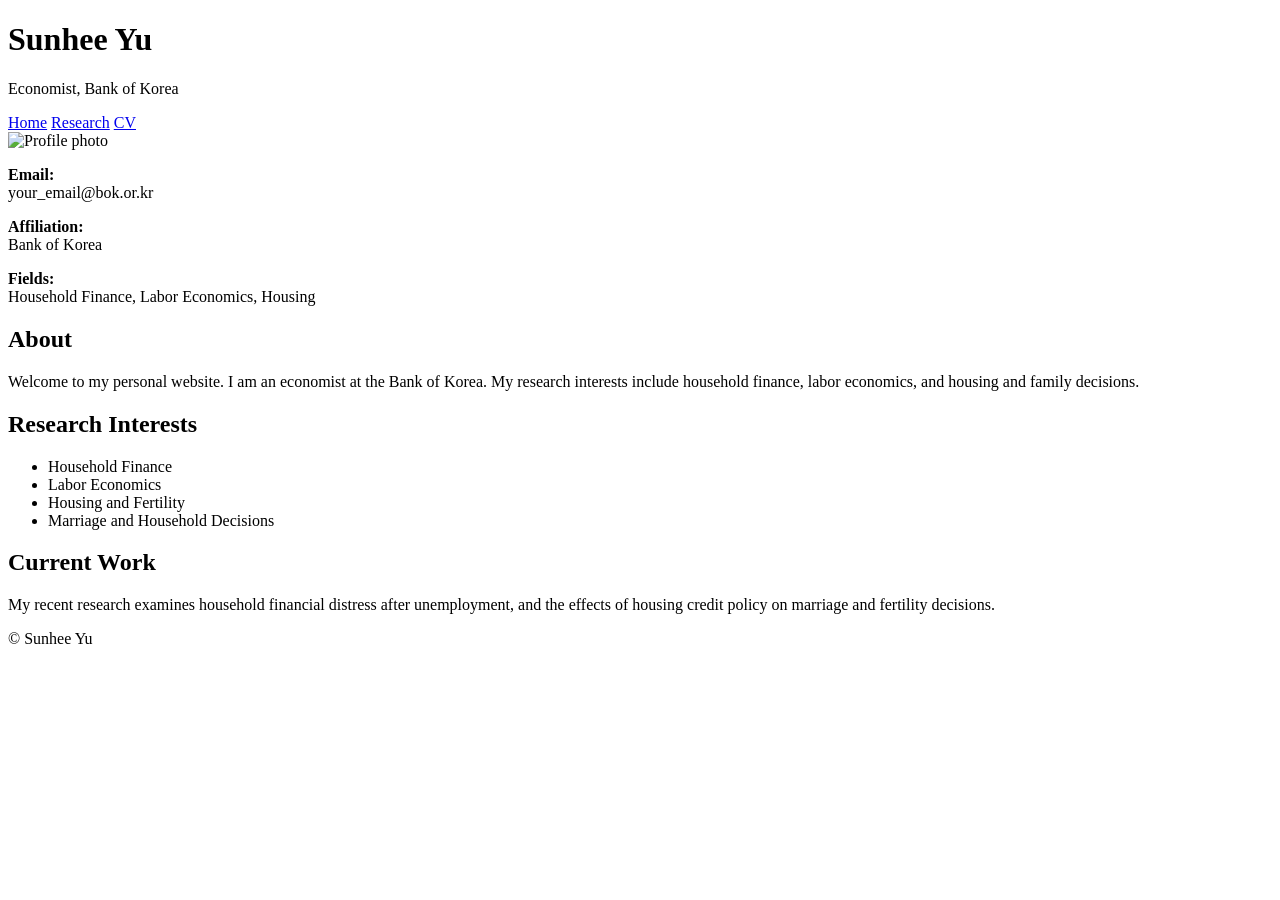
==== index.html @ d5c14579 "Update index.html" ====
<!DOCTYPE html>
<html>
<head>
  <meta charset="utf-8">
  <title>Sunhee Yu</title>
  <link rel="stylesheet" href="style.css">
</head>
<body>

  <h1>Sunhee Yu</h1>
  <p class="subtitle">Economist, Bank of Korea</p>

  <nav>
    <a href="index.html">Home</a>
    <a href="research.html">Research</a>
    <a href="cv.html">CV</a>
  </nav>

  <div class="container">
    <div class="sidebar">
      <div class="profile-box">
        <img src="profile.jpg" alt="Profile photo">
        <p><strong>Email:</strong><br>your_email@bok.or.kr</p>
        <p><strong>Affiliation:</strong><br>Bank of Korea</p>
        <p><strong>Fields:</strong><br>Household Finance, Labor Economics, Housing</p>
      </div>
    </div>

    <div class="main">
      <div class="section">
        <h2>About</h2>
        <p>
          Welcome to my personal website. I am an economist at the Bank of Korea.
          My research interests include household finance, labor economics,
          and housing and family decisions.
        </p>
      </div>

      <div class="section">
        <h2>Research Interests</h2>
        <ul>
          <li>Household Finance</li>
          <li>Labor Economics</li>
          <li>Housing and Fertility</li>
          <li>Marriage and Household Decisions</li>
        </ul>
      </div>

      <div class="section">
        <h2>Current Work</h2>
        <p>
          My recent research examines household financial distress after unemployment,
          and the effects of housing credit policy on marriage and fertility decisions.
        </p>
      </div>
    </div>
  </div>

  <footer>
    © Sunhee Yu
  </footer>

</body>
</html>
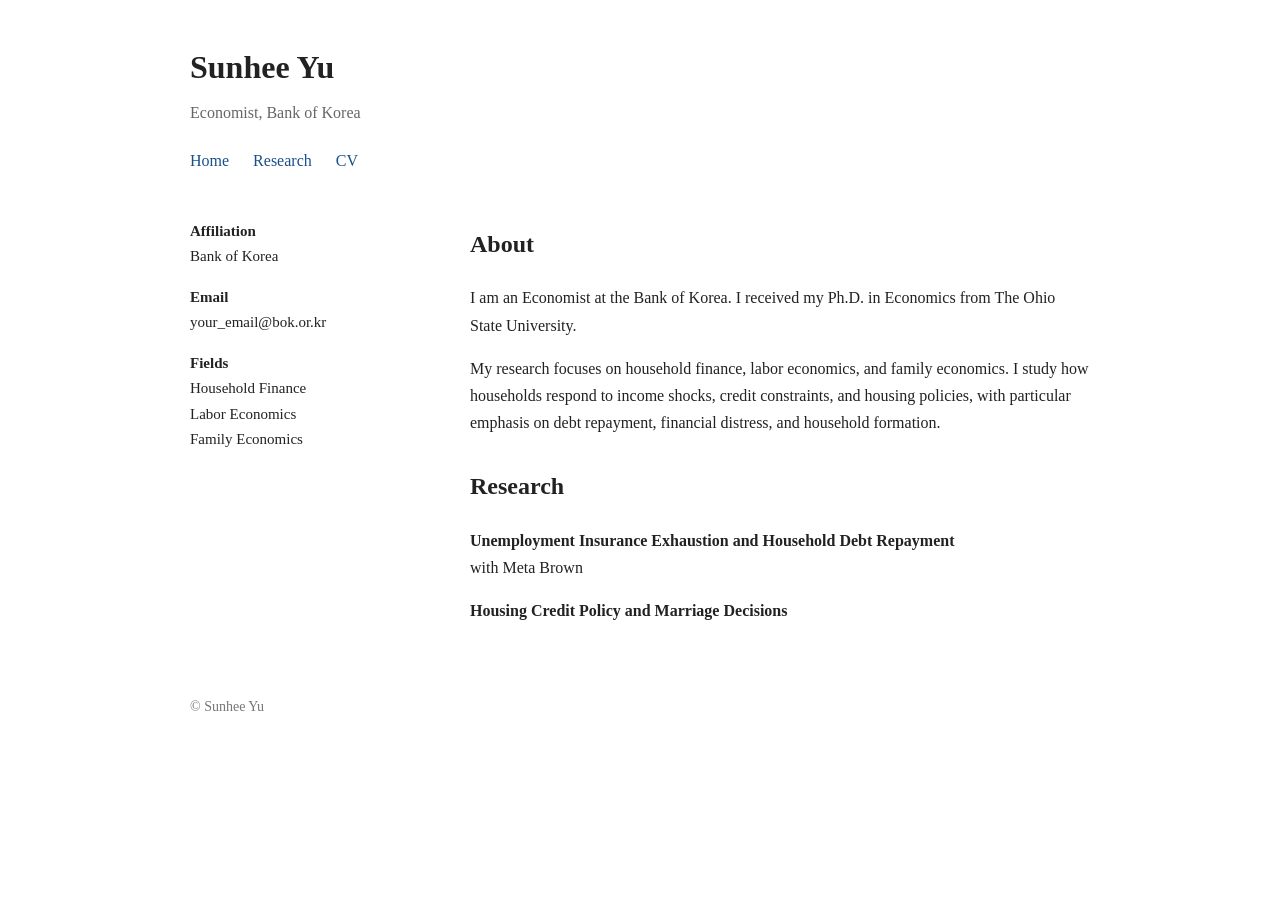
==== commit 2f4e9ec2: "Update index.html" ====
--- a/index.html
+++ b/index.html
@@ -17,42 +17,52 @@
   </nav>
 
   <div class="container">
+
+    <!-- 왼쪽 -->
     <div class="sidebar">
-      <div class="profile-box">
-        <img src="profile.jpg" alt="Profile photo">
-        <p><strong>Email:</strong><br>your_email@bok.or.kr</p>
-        <p><strong>Affiliation:</strong><br>Bank of Korea</p>
-        <p><strong>Fields:</strong><br>Household Finance, Labor Economics, Housing</p>
-      </div>
+      <p><strong>Affiliation</strong><br>
+      Bank of Korea</p>
+
+      <p><strong>Email</strong><br>
+      your_email@bok.or.kr</p>
+
+      <p><strong>Fields</strong><br>
+      Household Finance<br>
+      Labor Economics<br>
+      Family Economics</p>
     </div>
 
+    <!-- 오른쪽 -->
     <div class="main">
+
       <div class="section">
         <h2>About</h2>
         <p>
-          Welcome to my personal website. I am an economist at the Bank of Korea.
-          My research interests include household finance, labor economics,
-          and housing and family decisions.
+          I am an Economist at the Bank of Korea. I received my Ph.D. in Economics
+          from The Ohio State University.
+        </p>
+
+        <p>
+          My research focuses on household finance, labor economics, and family economics.
+          I study how households respond to income shocks, credit constraints, and housing policies,
+          with particular emphasis on debt repayment, financial distress, and household formation.
         </p>
       </div>
 
       <div class="section">
-        <h2>Research Interests</h2>
-        <ul>
-          <li>Household Finance</li>
-          <li>Labor Economics</li>
-          <li>Housing and Fertility</li>
-          <li>Marriage and Household Decisions</li>
-        </ul>
+        <h2>Research</h2>
+
+        <p>
+          <span class="paper-title">Unemployment Insurance Exhaustion and Household Debt Repayment</span><br>
+          with Meta Brown
+        </p>
+
+        <p>
+          <span class="paper-title">Housing Credit Policy and Marriage Decisions</span>
+        </p>
+
       </div>
 
-      <div class="section">
-        <h2>Current Work</h2>
-        <p>
-          My recent research examines household financial distress after unemployment,
-          and the effects of housing credit policy on marriage and fertility decisions.
-        </p>
-      </div>
     </div>
   </div>
 
--- a/style.css
+++ b/style.css
@@ -0,0 +1,65 @@
+body {
+  font-family: "Georgia", "Times New Roman", serif;
+  max-width: 900px;
+  margin: 40px auto;
+  padding: 0 20px;
+  color: #222;
+  line-height: 1.7;
+  background-color: #ffffff;
+}
+
+h1 {
+  font-size: 32px;
+  margin-bottom: 5px;
+}
+
+.subtitle {
+  color: #666;
+  margin-top: 0;
+}
+
+nav {
+  margin: 20px 0 30px 0;
+}
+
+nav a {
+  margin-right: 20px;
+  text-decoration: none;
+  color: #1a4f8b;
+}
+
+nav a:hover {
+  text-decoration: underline;
+}
+
+.container {
+  display: flex;
+  gap: 60px;
+}
+
+.sidebar {
+  width: 220px;
+  font-size: 15px;
+}
+
+.main {
+  flex: 1;
+}
+
+.section {
+  margin-bottom: 30px;
+}
+
+.paper-title {
+  font-weight: bold;
+}
+
+a {
+  color: #1a4f8b;
+}
+
+footer {
+  margin-top: 40px;
+  font-size: 14px;
+  color: #777;
+}
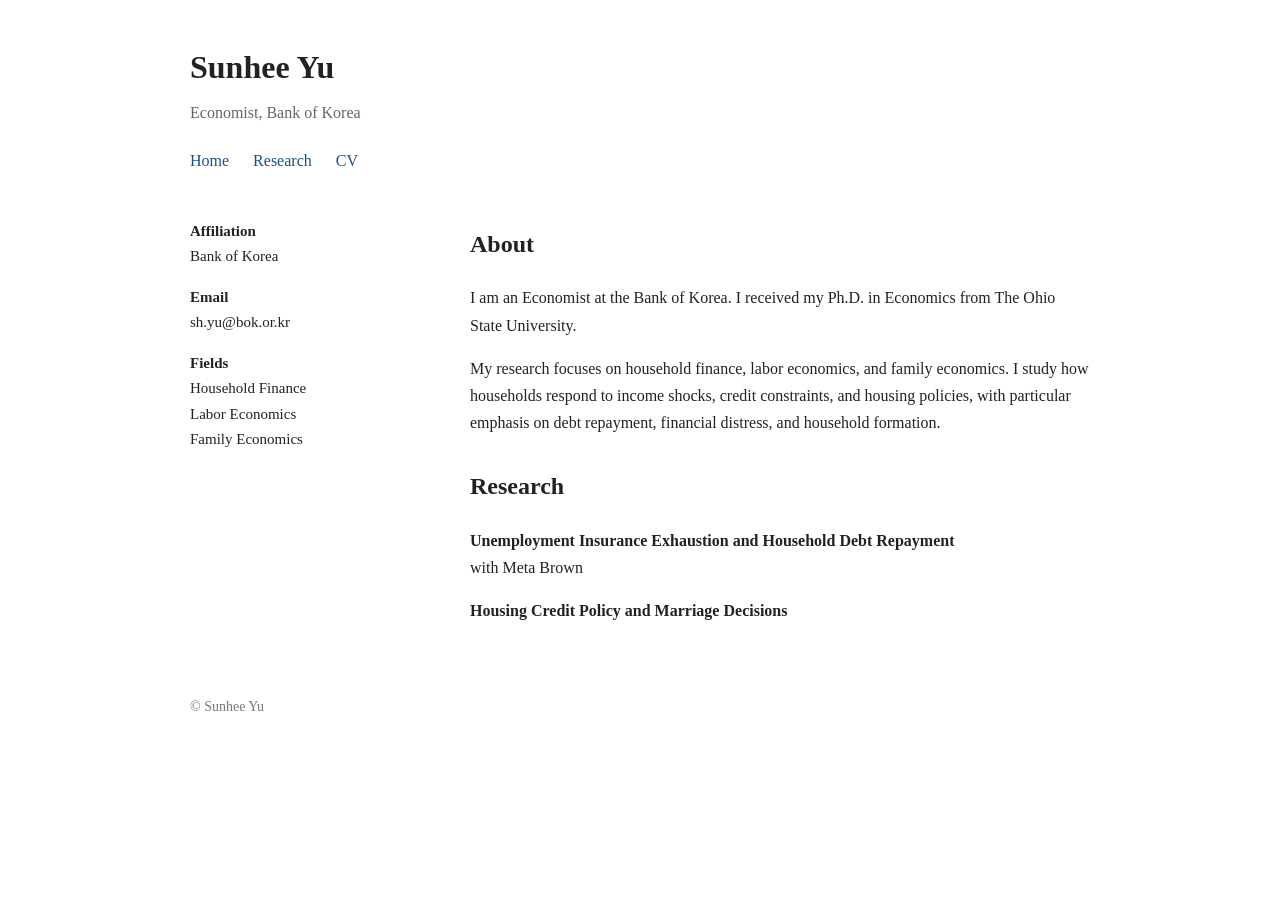
==== commit 218a62f8: "Update index.html" ====
--- a/index.html
+++ b/index.html
@@ -24,7 +24,7 @@
       Bank of Korea</p>
 
       <p><strong>Email</strong><br>
-      your_email@bok.or.kr</p>
+      sh.yu@bok.or.kr</p>
 
       <p><strong>Fields</strong><br>
       Household Finance<br>
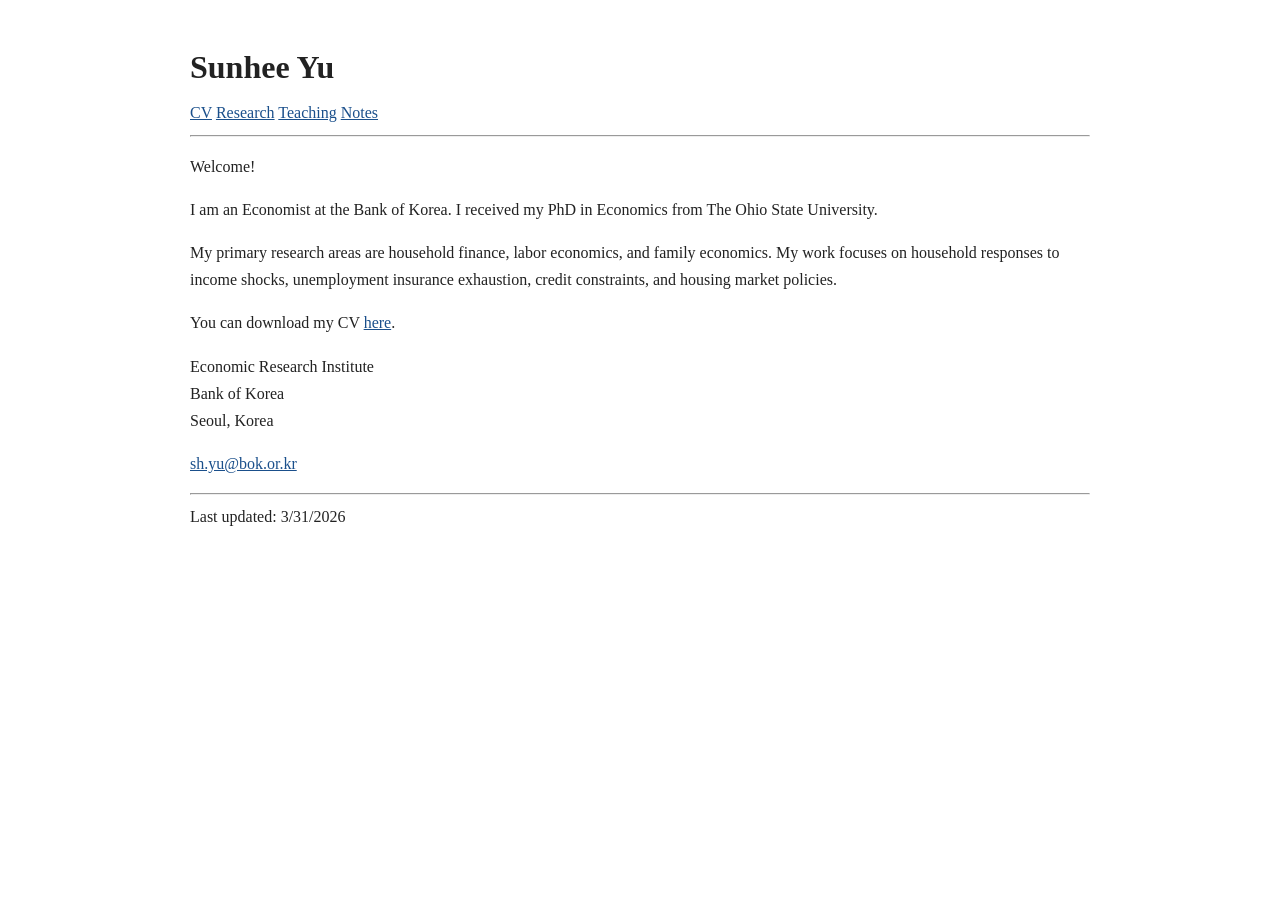
==== commit 13dd4bbe: "Update index.html" ====
--- a/index.html
+++ b/index.html
@@ -6,69 +6,59 @@
   <link rel="stylesheet" href="style.css">
 </head>
 <body>
+  <div class="page">
 
-  <h1>Sunhee Yu</h1>
-  <p class="subtitle">Economist, Bank of Korea</p>
-
-  <nav>
-    <a href="index.html">Home</a>
-    <a href="research.html">Research</a>
-    <a href="cv.html">CV</a>
-  </nav>
-
-  <div class="container">
-
-    <!-- 왼쪽 -->
-    <div class="sidebar">
-      <p><strong>Affiliation</strong><br>
-      Bank of Korea</p>
-
-      <p><strong>Email</strong><br>
-      sh.yu@bok.or.kr</p>
-
-      <p><strong>Fields</strong><br>
-      Household Finance<br>
-      Labor Economics<br>
-      Family Economics</p>
+    <div class="topbar">
+      <h1 class="site-title">Sunhee Yu</h1>
+      <div class="topnav">
+        <a href="cv.html">CV</a>
+        <a href="research.html">Research</a>
+        <a href="teaching.html">Teaching</a>
+        <a href="notes.html">Notes</a>
+      </div>
     </div>
 
-    <!-- 오른쪽 -->
-    <div class="main">
+    <hr class="divider">
 
-      <div class="section">
-        <h2>About</h2>
+    <div class="content">
+      <div class="left-column">
+        <p>Welcome!</p>
+
         <p>
-          I am an Economist at the Bank of Korea. I received my Ph.D. in Economics
+          I am an Economist at the Bank of Korea. I received my PhD in Economics
           from The Ohio State University.
         </p>
 
         <p>
-          My research focuses on household finance, labor economics, and family economics.
-          I study how households respond to income shocks, credit constraints, and housing policies,
-          with particular emphasis on debt repayment, financial distress, and household formation.
-        </p>
-      </div>
-
-      <div class="section">
-        <h2>Research</h2>
-
-        <p>
-          <span class="paper-title">Unemployment Insurance Exhaustion and Household Debt Repayment</span><br>
-          with Meta Brown
+          My primary research areas are household finance, labor economics, and family economics.
+          My work focuses on household responses to income shocks, unemployment insurance exhaustion,
+          credit constraints, and housing market policies.
         </p>
 
-        <p>
-          <span class="paper-title">Housing Credit Policy and Marriage Decisions</span>
+        <p class="cv-link-inline">
+          You can download my CV <a href="cv.pdf" target="_blank">here</a>.
         </p>
 
+        <div class="contact">
+          <p>
+            Economic Research Institute<br>
+            Bank of Korea<br>
+            Seoul, Korea
+          </p>
+
+          <p>
+            <a href="mailto:sh.yu@bok.or.kr">sh.yu@bok.or.kr</a>
+          </p>
+        </div>
       </div>
 
     </div>
+
+    <div class="footer">
+      <hr class="footer-line">
+      <div class="last-updated">Last updated: 3/31/2026</div>
+    </div>
+
   </div>
-
-  <footer>
-    © Sunhee Yu
-  </footer>
-
 </body>
 </html>
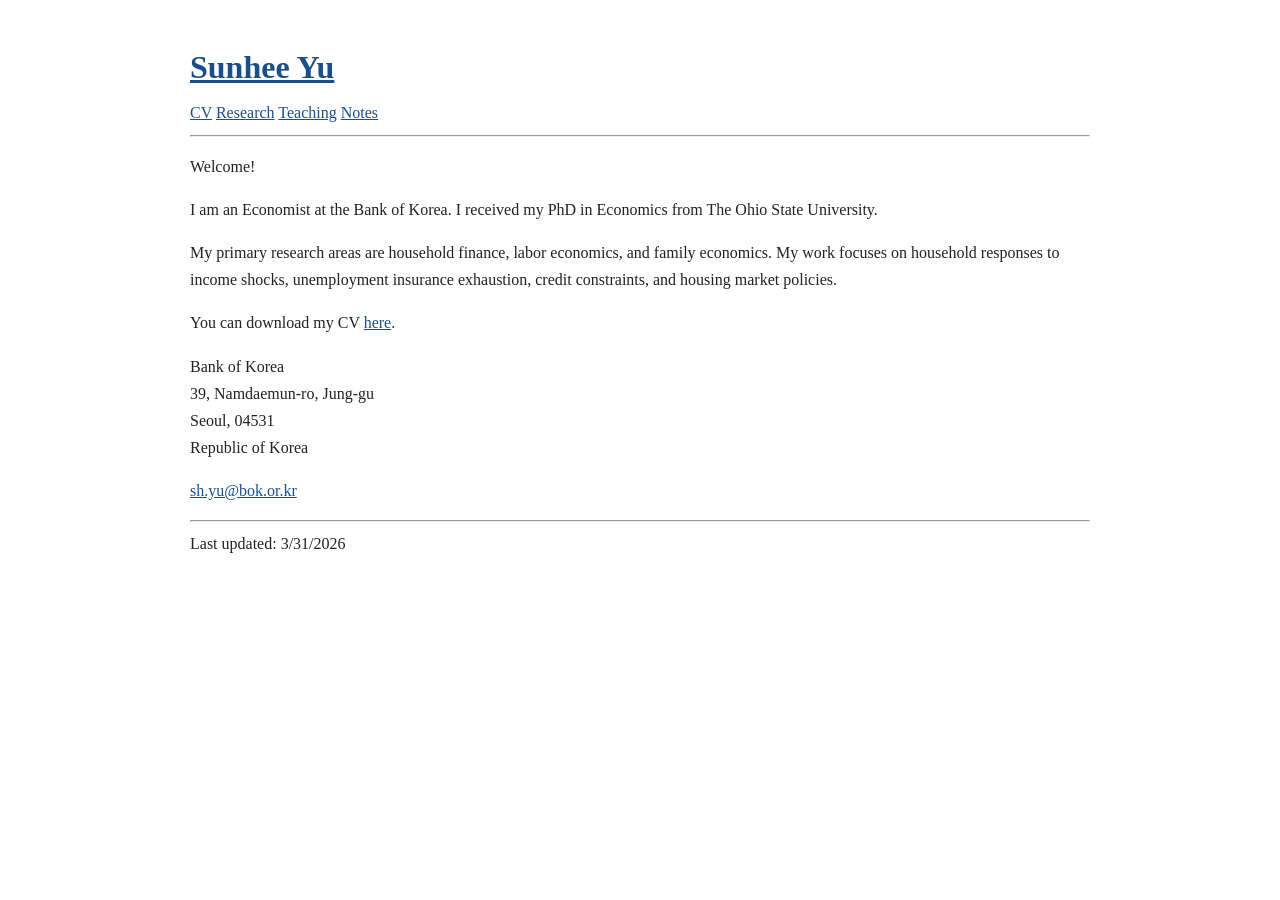
==== commit 4920030d: "Update index.html" ====
--- a/index.html
+++ b/index.html
@@ -9,7 +9,7 @@
   <div class="page">
 
     <div class="topbar">
-      <h1 class="site-title">Sunhee Yu</h1>
+<h1 class="site-title"><a href="index.html">Sunhee Yu</a></h1>
       <div class="topnav">
         <a href="cv.html">CV</a>
         <a href="research.html">Research</a>
@@ -41,9 +41,10 @@
 
         <div class="contact">
           <p>
-            Economic Research Institute<br>
-            Bank of Korea<br>
-            Seoul, Korea
+    Bank of Korea<br>
+    39, Namdaemun-ro, Jung-gu<br>
+    Seoul, 04531<br>
+    Republic of Korea
           </p>
 
           <p>
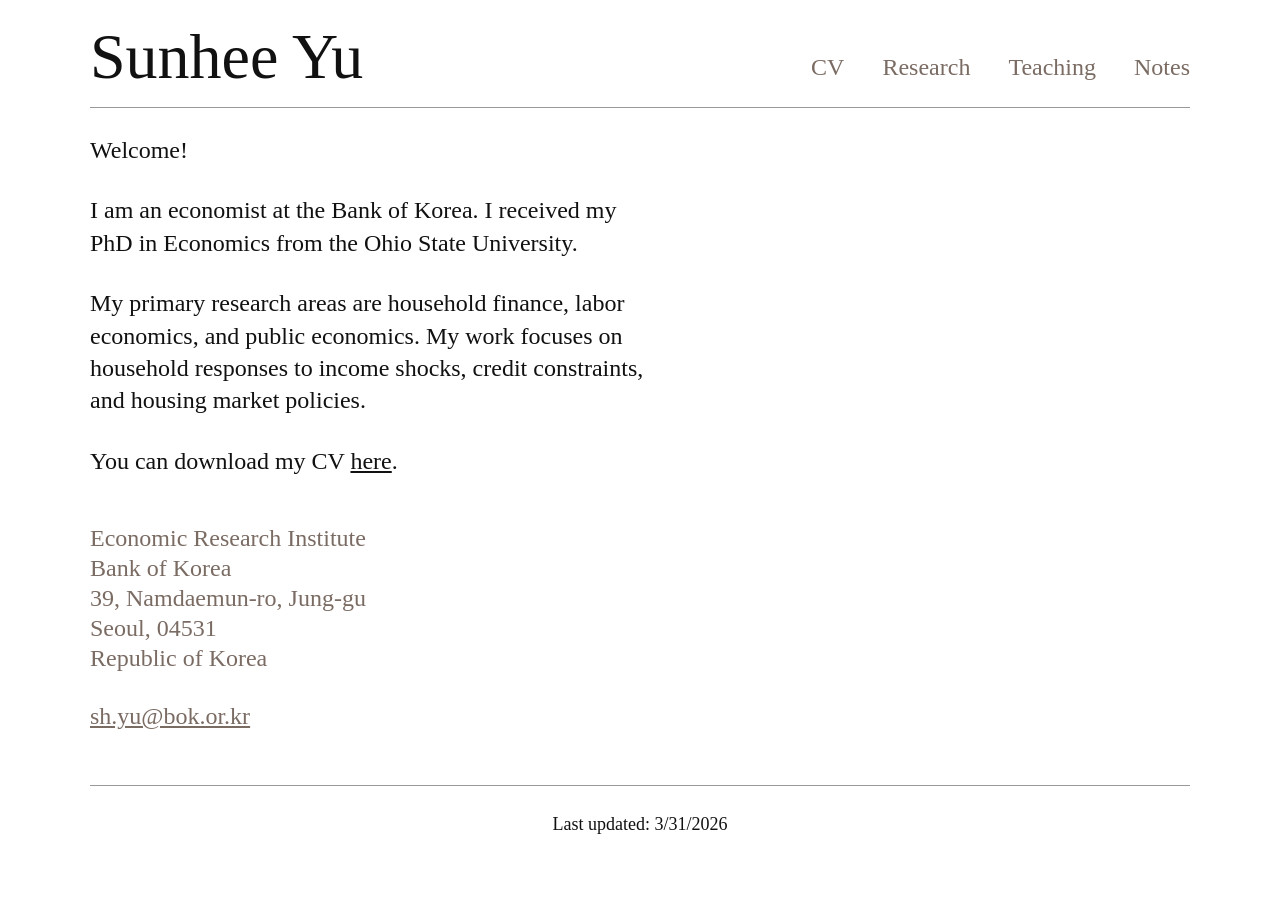
==== commit 6f8fd5c3: "Update index.html" ====
--- a/index.html
+++ b/index.html
@@ -25,13 +25,13 @@
         <p>Welcome!</p>
 
         <p>
-          I am an Economist at the Bank of Korea. I received my PhD in Economics
-          from The Ohio State University.
+          I am an economist at the Bank of Korea. I received my PhD in Economics
+          from the Ohio State University.
         </p>
 
         <p>
-          My primary research areas are household finance, labor economics, and family economics.
-          My work focuses on household responses to income shocks, unemployment insurance exhaustion,
+          My primary research areas are household finance, labor economics, and public economics.
+          My work focuses on household responses to income shocks,
           credit constraints, and housing market policies.
         </p>
 
@@ -41,6 +41,7 @@
 
         <div class="contact">
           <p>
+    Economic Research Institute<br>
     Bank of Korea<br>
     39, Namdaemun-ro, Jung-gu<br>
     Seoul, 04531<br>
--- a/style.css
+++ b/style.css
@@ -1,65 +1,159 @@
 body {
-  font-family: "Georgia", "Times New Roman", serif;
-  max-width: 900px;
-  margin: 40px auto;
-  padding: 0 20px;
-  color: #222;
-  line-height: 1.7;
+  font-family: Georgia, "Times New Roman", serif;
+  color: #111;
   background-color: #ffffff;
+  margin: 0;
+  padding: 0;
 }
 
-h1 {
-  font-size: 32px;
-  margin-bottom: 5px;
+.page {
+  max-width: 1100px;
+  margin: 0 auto;
+  padding: 20px 15px 10px 15px;
 }
 
-.subtitle {
-  color: #666;
-  margin-top: 0;
+.topbar {
+  display: flex;
+  justify-content: space-between;
+  align-items: flex-end;
+  padding-top: 5px;
 }
 
-nav {
-  margin: 20px 0 30px 0;
+.site-title {
+  font-size: 64px;
+  font-weight: normal;
+  margin: 0;
+  line-height: 1;
+}
+.site-title a {
+  color: inherit;
+  text-decoration: none;
+  font-weight: inherit;
 }
 
-nav a {
-  margin-right: 20px;
-  text-decoration: none;
-  color: #1a4f8b;
+.site-title a:visited {
+  color: inherit;
 }
 
-nav a:hover {
+.site-title a:hover {
+  text-decoration: none;
+}
+.topnav {
+  padding-bottom: 8px;
+}
+
+.topnav a {
+  text-decoration: none;
+  color: #7a6b63;
+  font-size: 24px;
+  margin-left: 34px;
+}
+
+.topnav a:hover {
   text-decoration: underline;
 }
 
-.container {
-  display: flex;
-  gap: 60px;
+.divider {
+  border: none;
+  border-top: 1px solid #999;
+  margin: 18px 0 26px 0;
 }
 
-.sidebar {
-  width: 220px;
-  font-size: 15px;
+.content {
+  display: flex;
+  justify-content: space-between;
+  align-items: flex-start;
+  gap: 48px;
 }
 
-.main {
+.left-column {
   flex: 1;
+  max-width: 560px;
+  font-size: 24px;
+  line-height: 1.35;
 }
 
-.section {
-  margin-bottom: 30px;
+.left-column p {
+  margin-top: 0;
+  margin-bottom: 28px;
 }
 
-.paper-title {
-  font-weight: bold;
+.left-column a {
+  color: #111;
 }
 
-a {
-  color: #1a4f8b;
+.contact {
+  color: #7a6b63;
+  margin-top: 46px;
+  line-height: 1.25;
 }
 
-footer {
-  margin-top: 40px;
-  font-size: 14px;
-  color: #777;
+.contact a {
+  color: #7a6b63;
 }
+
+.right-column {
+  width: 470px;
+  flex-shrink: 0;
+}
+
+.right-column img {
+  width: 100%;
+  height: auto;
+  display: block;
+}
+
+.footer {
+  margin-top: 26px;
+}
+
+.footer-line {
+  border: none;
+  border-top: 1px solid #999;
+  margin: 0 0 28px 0;
+}
+
+.last-updated {
+  text-align: center;
+  font-size: 18px;
+  margin-bottom: 8px;
+}
+
+.cv-link-inline a {
+  text-decoration: underline;
+}
+
+@media (max-width: 900px) {
+  .topbar {
+    display: block;
+  }
+
+  .site-title {
+    font-size: 48px;
+    margin-bottom: 14px;
+  }
+
+  .topnav {
+    padding-bottom: 0;
+  }
+
+  .topnav a {
+    margin-left: 0;
+    margin-right: 22px;
+    font-size: 22px;
+  }
+
+  .content {
+    display: block;
+  }
+
+  .left-column {
+    max-width: none;
+    font-size: 22px;
+  }
+
+  .right-column {
+    width: 100%;
+    margin-top: 20px;
+  }
+}
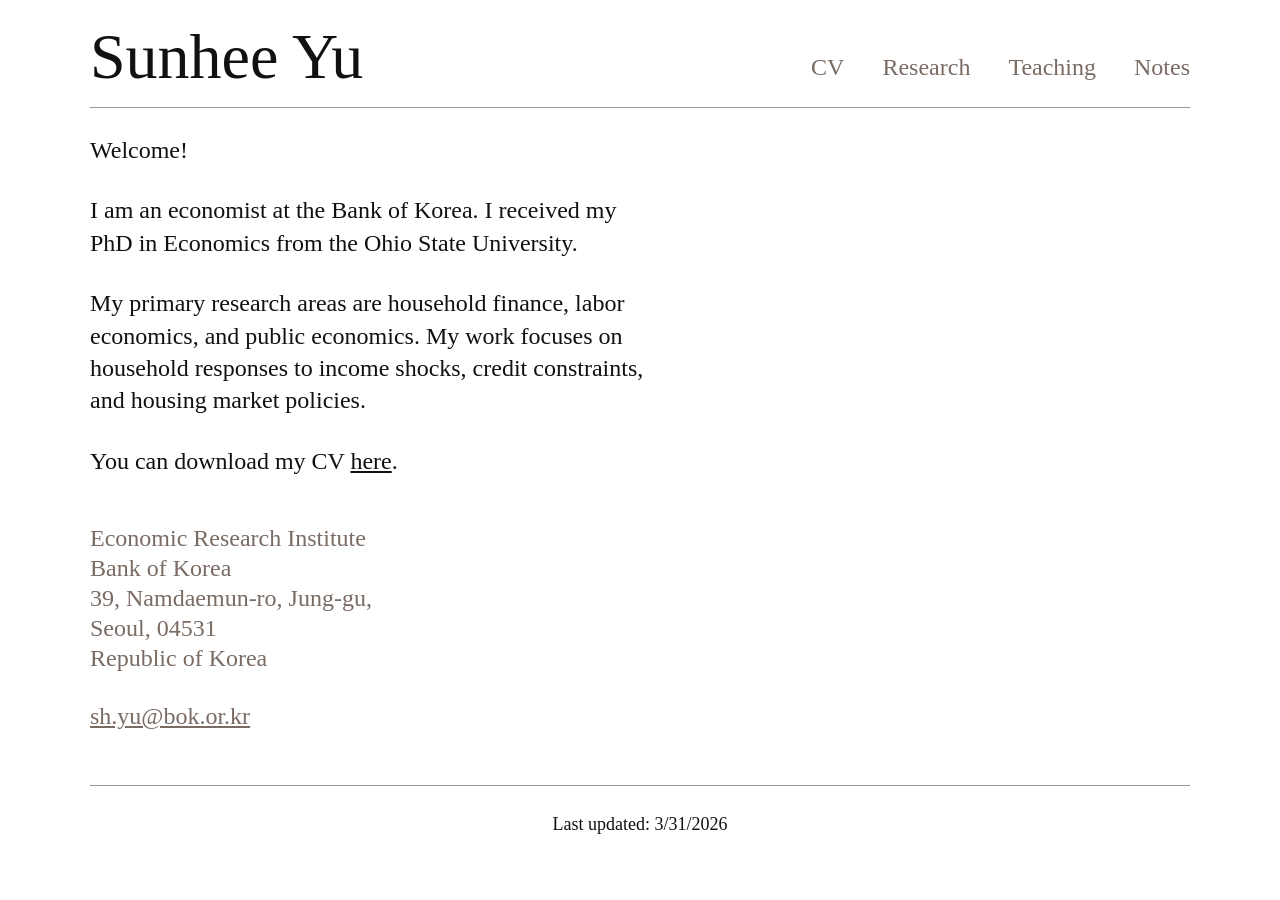
==== commit 19684989: "Update index.html" ====
--- a/index.html
+++ b/index.html
@@ -43,7 +43,8 @@
           <p>
     Economic Research Institute<br>
     Bank of Korea<br>
-    39, Namdaemun-ro, Jung-gu<br>
+            
+    39, Namdaemun-ro, Jung-gu,<br>
     Seoul, 04531<br>
     Republic of Korea
           </p>
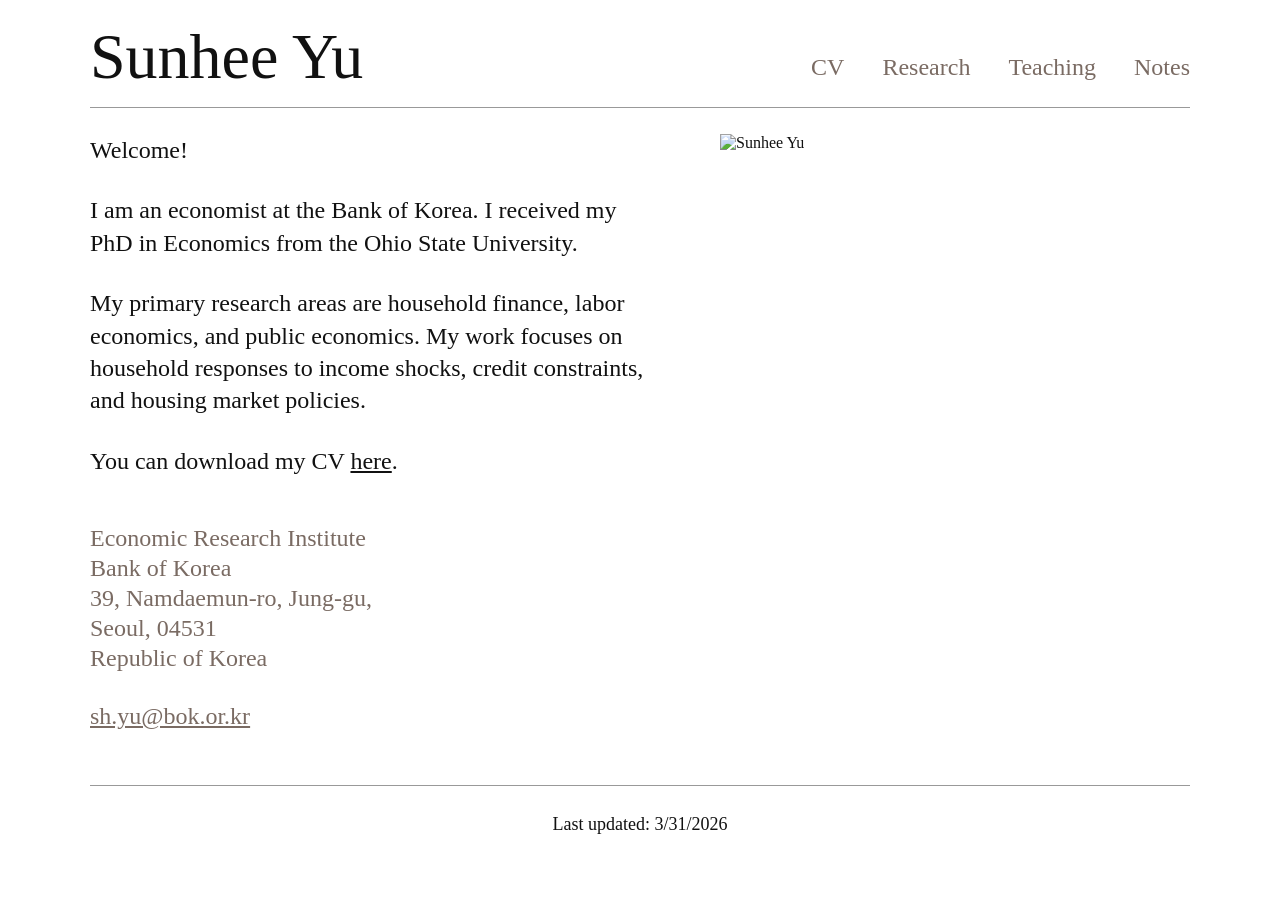
==== commit d06f5d94: "Update index.html" ====
--- a/index.html
+++ b/index.html
@@ -9,7 +9,7 @@
   <div class="page">
 
     <div class="topbar">
-<h1 class="site-title"><a href="index.html">Sunhee Yu</a></h1>
+      <h1 class="site-title"><a href="index.html">Sunhee Yu</a></h1>
       <div class="topnav">
         <a href="cv.html">CV</a>
         <a href="research.html">Research</a>
@@ -41,12 +41,11 @@
 
         <div class="contact">
           <p>
-    Economic Research Institute<br>
-    Bank of Korea<br>
-            
-    39, Namdaemun-ro, Jung-gu,<br>
-    Seoul, 04531<br>
-    Republic of Korea
+            Economic Research Institute<br>
+            Bank of Korea<br>
+            39, Namdaemun-ro, Jung-gu,<br>
+            Seoul, 04531<br>
+            Republic of Korea
           </p>
 
           <p>
@@ -55,6 +54,9 @@
         </div>
       </div>
 
+      <div class="right-column">
+        <img src="profile.jpg" alt="Sunhee Yu" class="profile-photo">
+      </div>
     </div>
 
     <div class="footer">
